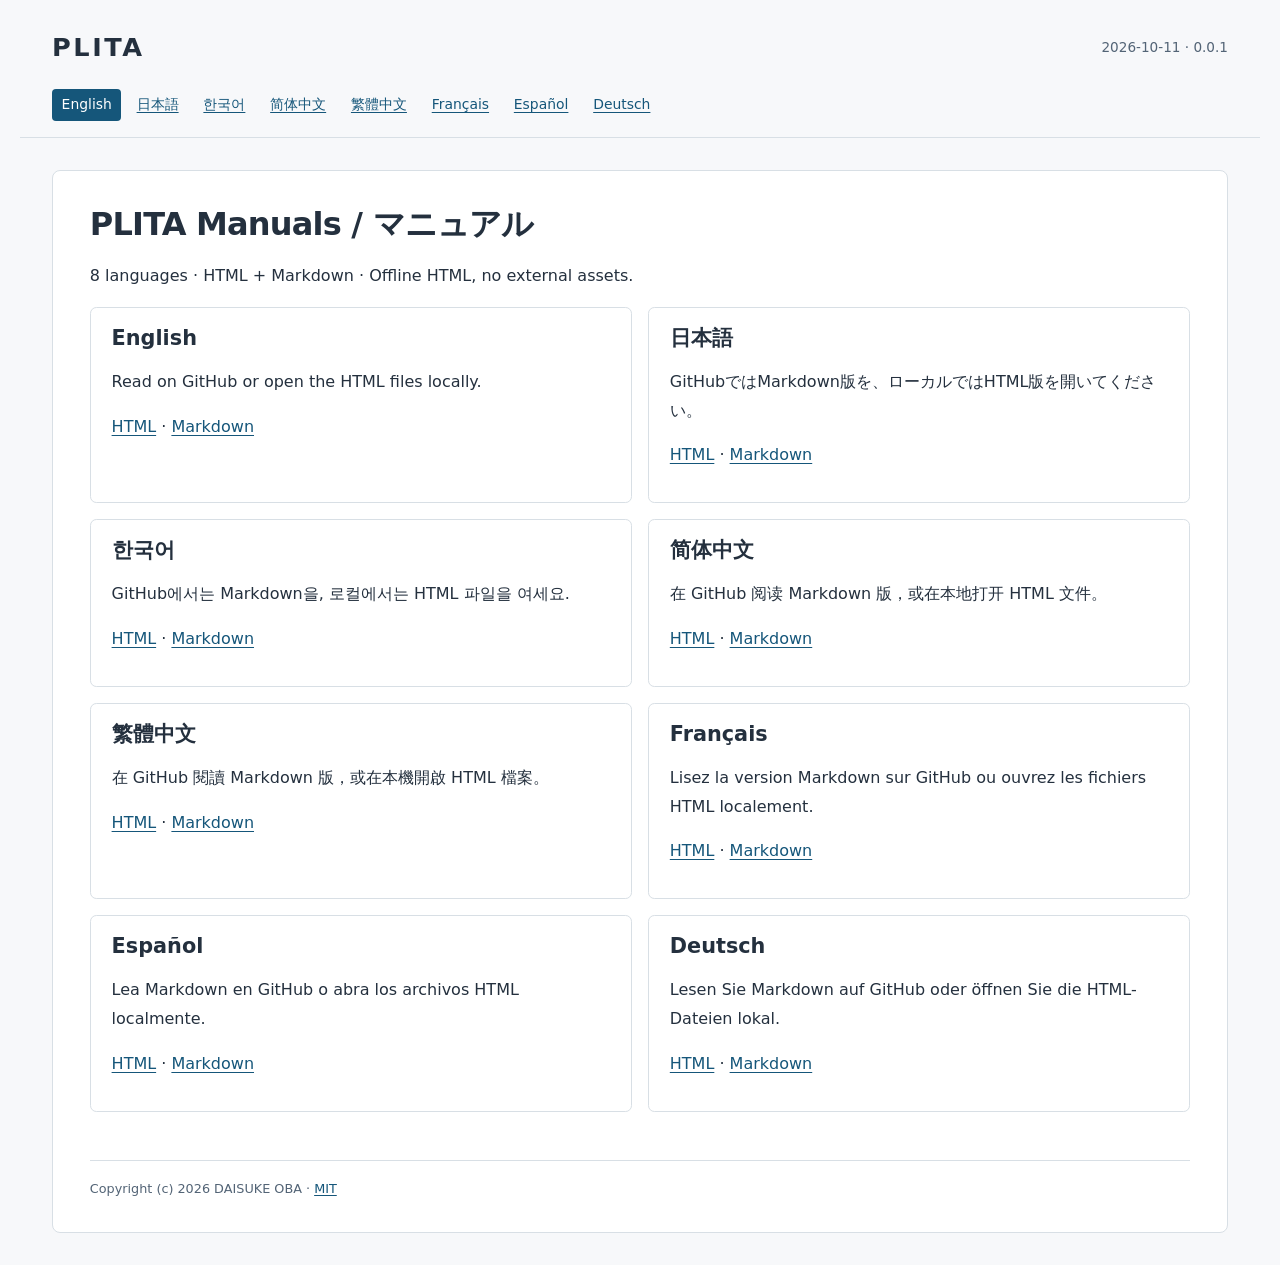
==== docs/manual/index.html @ 2350045e "Publish PLITA with MIT licensing and eight-language manuals" ====
<!doctype html>
<html lang="en">
<head>
<meta charset="utf-8">
<meta name="viewport" content="width=device-width, initial-scale=1">
<meta name="color-scheme" content="light">
<title>PLITA Manuals</title>
<link rel="stylesheet" href="manual.css">
</head>
<body>
<a class="skip" href="#main">Skip to content</a>
<header><a class="brand" href="index.html">PLITA</a><span>2026-10-11 · 0.0.1</span></header>
<nav class="languages" aria-label="Language"><a href="en.html" lang="en" hreflang="en" aria-current="page">English</a> <a href="ja.html" lang="ja" hreflang="ja">日本語</a> <a href="ko.html" lang="ko" hreflang="ko">한국어</a> <a href="zh-CN.html" lang="zh-CN" hreflang="zh-CN">简体中文</a> <a href="zh-TW.html" lang="zh-TW" hreflang="zh-TW">繁體中文</a> <a href="fr.html" lang="fr" hreflang="fr">Français</a> <a href="es.html" lang="es" hreflang="es">Español</a> <a href="de.html" lang="de" hreflang="de">Deutsch</a></nav>
<div class="layout"><main id="main"><h1>PLITA Manuals / マニュアル</h1><p>8 languages · HTML + Markdown · Offline HTML, no external assets.</p><div class="cards"><article><h2 lang="en">English</h2><p lang="en">Read on GitHub or open the HTML files locally.</p><p><a href="en.html">HTML</a> · <a href="en.md">Markdown</a></p></article><article><h2 lang="ja">日本語</h2><p lang="ja">GitHubではMarkdown版を、ローカルではHTML版を開いてください。</p><p><a href="ja.html">HTML</a> · <a href="ja.md">Markdown</a></p></article><article><h2 lang="ko">한국어</h2><p lang="ko">GitHub에서는 Markdown을, 로컬에서는 HTML 파일을 여세요.</p><p><a href="ko.html">HTML</a> · <a href="ko.md">Markdown</a></p></article><article><h2 lang="zh-CN">简体中文</h2><p lang="zh-CN">在 GitHub 阅读 Markdown 版，或在本地打开 HTML 文件。</p><p><a href="zh-CN.html">HTML</a> · <a href="zh-CN.md">Markdown</a></p></article><article><h2 lang="zh-TW">繁體中文</h2><p lang="zh-TW">在 GitHub 閱讀 Markdown 版，或在本機開啟 HTML 檔案。</p><p><a href="zh-TW.html">HTML</a> · <a href="zh-TW.md">Markdown</a></p></article><article><h2 lang="fr">Français</h2><p lang="fr">Lisez la version Markdown sur GitHub ou ouvrez les fichiers HTML localement.</p><p><a href="fr.html">HTML</a> · <a href="fr.md">Markdown</a></p></article><article><h2 lang="es">Español</h2><p lang="es">Lea Markdown en GitHub o abra los archivos HTML localmente.</p><p><a href="es.html">HTML</a> · <a href="es.md">Markdown</a></p></article><article><h2 lang="de">Deutsch</h2><p lang="de">Lesen Sie Markdown auf GitHub oder öffnen Sie die HTML-Dateien lokal.</p><p><a href="de.html">HTML</a> · <a href="de.md">Markdown</a></p></article></div>
<footer>Copyright (c) 2026 DAISUKE OBA · <a href="../../LICENSE">MIT</a></footer>
</main></div>
</body>
</html>
---- docs/manual/manual.css ----
/* Copyright (c) 2026 DAISUKE OBA. MIT License; see ../../LICENSE. */
:root { color-scheme: light; --ink: #24303e; --accent: #15567a; --line: #d8dfe5; }
* { box-sizing: border-box; }
html { scroll-padding-top: 1rem; }
body { margin: 0; color: var(--ink); background: #f7f8fa; font: 16px/1.8 system-ui, sans-serif; }
a { color: var(--accent); text-underline-offset: .18em; }
a:hover { color: #102d42; }
a:focus-visible { outline: 3px solid #b75613; outline-offset: 3px; }
header, .languages, .layout { max-width: 1240px; margin: auto; }
header { display: flex; align-items: center; justify-content: space-between; gap: 1rem; padding: 1.5rem 2rem .7rem; }
.brand { color: var(--ink); font-size: 1.6rem; font-weight: 800; letter-spacing: .1em; text-decoration: none; }
header span { color: #536476; font-size: .85rem; }
.languages { display: flex; flex-wrap: wrap; gap: .35rem; padding: .5rem 2rem 1rem; border-bottom: 1px solid var(--line); }
.languages a { padding: .2rem .6rem; border-radius: .25rem; font-size: .87rem; }
.languages [aria-current] { background: var(--accent); color: white; text-decoration: none; }
.layout { display: grid; grid-template-columns: 230px minmax(0, 1fr); gap: 2rem; padding: 2rem; align-items: start; }
.layout:not(:has(aside)) { display: block; }
aside { position: sticky; top: 1rem; font-size: .82rem; line-height: 1.55; }
aside h2 { margin: 0 0 .7rem; border: 0; padding: 0; font-size: 1rem; }
aside nav a { display: block; padding: .35rem 0; text-decoration: none; }
main { min-width: 0; padding: 2rem 2.3rem; background: white; border: 1px solid var(--line); border-radius: .5rem; }
h1, h2 { line-height: 1.35; overflow-wrap: anywhere; }
h1 { font-size: 2rem; margin: 0 0 1rem; letter-spacing: -.025em; }
main h2 { font-size: 1.3rem; margin-top: 2.5rem; padding-top: 1.2rem; border-top: 1px solid var(--line); }
p, li { overflow-wrap: anywhere; }
li + li { margin-top: .5rem; }
ul { padding-left: 1.4rem; }
code { background: #edf1f4; border-radius: .18rem; padding: .08em .25em; font: .85em/1.55 ui-monospace, Consolas, monospace; overflow-wrap: anywhere; }
pre { max-width: 100%; overflow-x: auto; background: #16232e; color: #ecf5fc; border-radius: .35rem; padding: 1.1rem; font-size: .9rem; line-height: 1.6; }
pre code { background: none; color: inherit; padding: 0; white-space: pre; overflow-wrap: normal; }
footer { margin-top: 3rem; padding-top: 1rem; border-top: 1px solid var(--line); color: #536476; font-size: .8rem; }
.cards { display: grid; grid-template-columns: repeat(2, minmax(0, 1fr)); gap: 1rem; }
.cards article { border: 1px solid var(--line); border-radius: .4rem; padding: 1rem 1.3rem; }
.cards h2 { margin: 0; border: 0; padding: 0; }
.skip { position: absolute; left: -10000px; }
.skip:focus { left: 1rem; top: 1rem; z-index: 2; background: white; padding: .6rem; }
@media (max-width: 800px) {
  header { padding: 1rem; }
  .languages { padding: .4rem .7rem 1rem; }
  .layout { display: block; padding: 1rem; }
  aside { position: static; margin-bottom: 1.5rem; }
  aside nav { display: grid; grid-template-columns: repeat(2, minmax(0, 1fr)); gap: .3rem 1rem; }
  aside h2 { grid-column: 1 / -1; }
  main { padding: 1.3rem; }
  h1 { font-size: 1.6rem; }
  .cards { grid-template-columns: 1fr; }
}
@media print {
  body { background: white; font-size: 10pt; }
  header, .languages, aside, .skip { display: none; }
  .layout { display: block; padding: 0; }
  main { border: 0; padding: 0; }
  pre { white-space: pre-wrap; background: #f4f4f4; color: black; border: 1px solid #ccc; }
  pre code { white-space: pre-wrap; overflow-wrap: anywhere; }
  h2 { break-after: avoid; }
  a { color: inherit; }
}
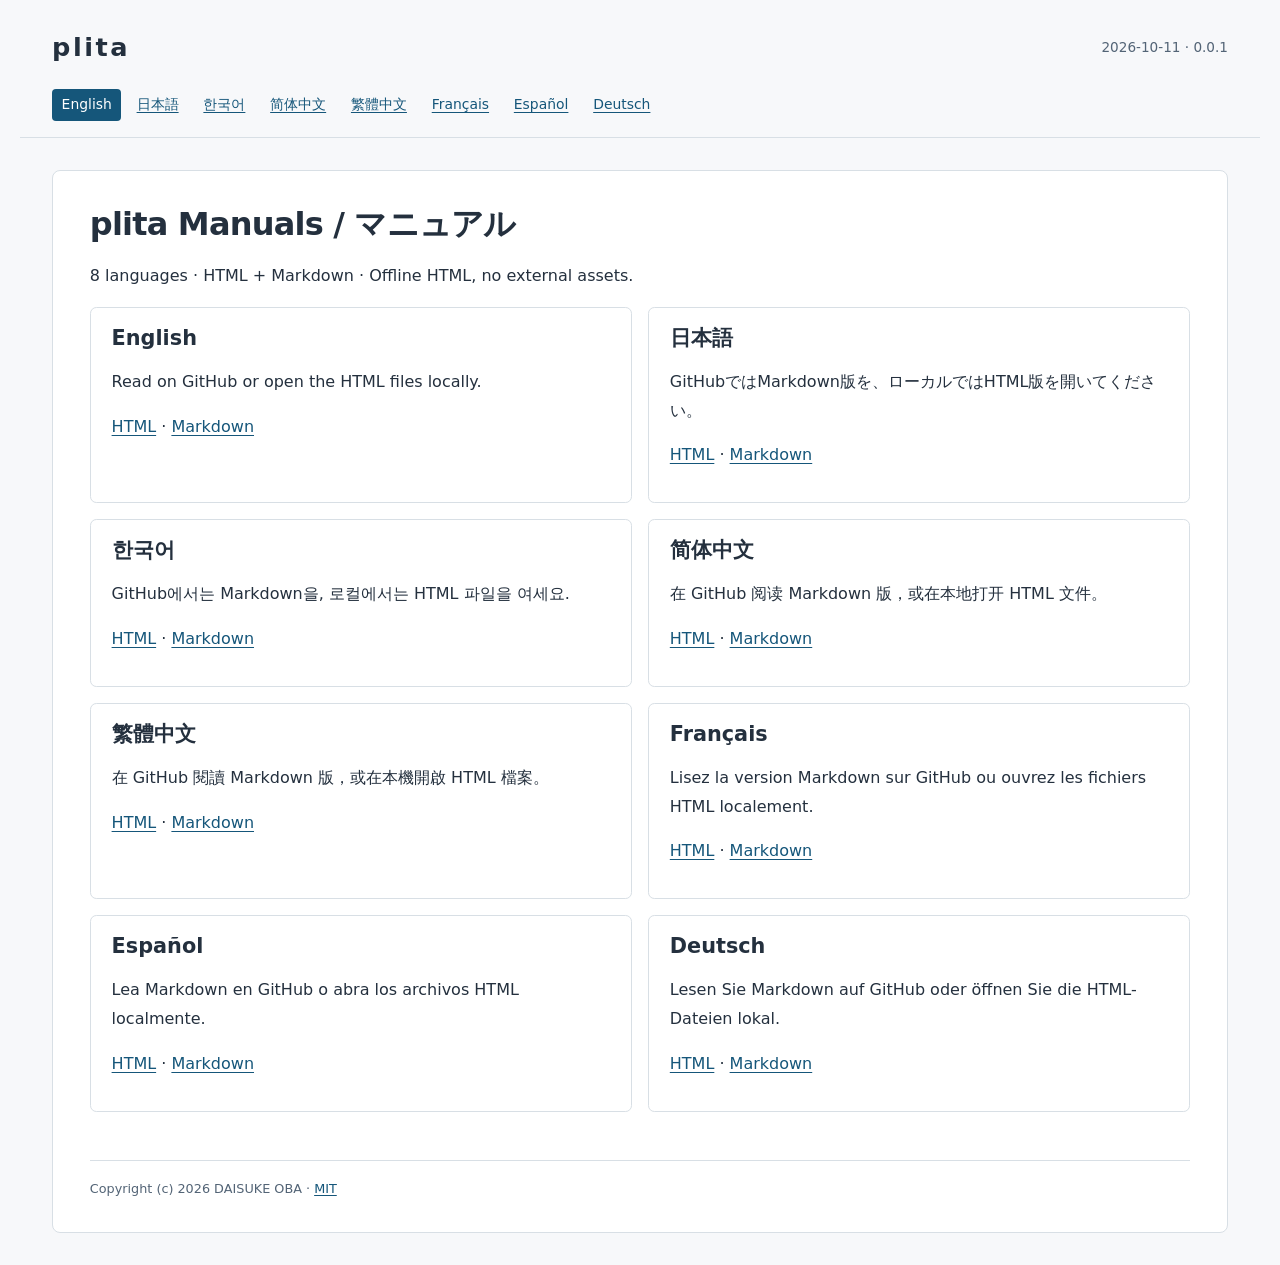
==== commit 0772f25f: "Use lowercase plita product branding" ====
--- a/docs/manual/index.html
+++ b/docs/manual/index.html
@@ -4,14 +4,14 @@
 <meta charset="utf-8">
 <meta name="viewport" content="width=device-width, initial-scale=1">
 <meta name="color-scheme" content="light">
-<title>PLITA Manuals</title>
+<title>plita Manuals</title>
 <link rel="stylesheet" href="manual.css">
 </head>
 <body>
 <a class="skip" href="#main">Skip to content</a>
-<header><a class="brand" href="index.html">PLITA</a><span>2026-10-11 · 0.0.1</span></header>
+<header><a class="brand" href="index.html">plita</a><span>2026-10-11 · 0.0.1</span></header>
 <nav class="languages" aria-label="Language"><a href="en.html" lang="en" hreflang="en" aria-current="page">English</a> <a href="ja.html" lang="ja" hreflang="ja">日本語</a> <a href="ko.html" lang="ko" hreflang="ko">한국어</a> <a href="zh-CN.html" lang="zh-CN" hreflang="zh-CN">简体中文</a> <a href="zh-TW.html" lang="zh-TW" hreflang="zh-TW">繁體中文</a> <a href="fr.html" lang="fr" hreflang="fr">Français</a> <a href="es.html" lang="es" hreflang="es">Español</a> <a href="de.html" lang="de" hreflang="de">Deutsch</a></nav>
-<div class="layout"><main id="main"><h1>PLITA Manuals / マニュアル</h1><p>8 languages · HTML + Markdown · Offline HTML, no external assets.</p><div class="cards"><article><h2 lang="en">English</h2><p lang="en">Read on GitHub or open the HTML files locally.</p><p><a href="en.html">HTML</a> · <a href="en.md">Markdown</a></p></article><article><h2 lang="ja">日本語</h2><p lang="ja">GitHubではMarkdown版を、ローカルではHTML版を開いてください。</p><p><a href="ja.html">HTML</a> · <a href="ja.md">Markdown</a></p></article><article><h2 lang="ko">한국어</h2><p lang="ko">GitHub에서는 Markdown을, 로컬에서는 HTML 파일을 여세요.</p><p><a href="ko.html">HTML</a> · <a href="ko.md">Markdown</a></p></article><article><h2 lang="zh-CN">简体中文</h2><p lang="zh-CN">在 GitHub 阅读 Markdown 版，或在本地打开 HTML 文件。</p><p><a href="zh-CN.html">HTML</a> · <a href="zh-CN.md">Markdown</a></p></article><article><h2 lang="zh-TW">繁體中文</h2><p lang="zh-TW">在 GitHub 閱讀 Markdown 版，或在本機開啟 HTML 檔案。</p><p><a href="zh-TW.html">HTML</a> · <a href="zh-TW.md">Markdown</a></p></article><article><h2 lang="fr">Français</h2><p lang="fr">Lisez la version Markdown sur GitHub ou ouvrez les fichiers HTML localement.</p><p><a href="fr.html">HTML</a> · <a href="fr.md">Markdown</a></p></article><article><h2 lang="es">Español</h2><p lang="es">Lea Markdown en GitHub o abra los archivos HTML localmente.</p><p><a href="es.html">HTML</a> · <a href="es.md">Markdown</a></p></article><article><h2 lang="de">Deutsch</h2><p lang="de">Lesen Sie Markdown auf GitHub oder öffnen Sie die HTML-Dateien lokal.</p><p><a href="de.html">HTML</a> · <a href="de.md">Markdown</a></p></article></div>
+<div class="layout"><main id="main"><h1>plita Manuals / マニュアル</h1><p>8 languages · HTML + Markdown · Offline HTML, no external assets.</p><div class="cards"><article><h2 lang="en">English</h2><p lang="en">Read on GitHub or open the HTML files locally.</p><p><a href="en.html">HTML</a> · <a href="en.md">Markdown</a></p></article><article><h2 lang="ja">日本語</h2><p lang="ja">GitHubではMarkdown版を、ローカルではHTML版を開いてください。</p><p><a href="ja.html">HTML</a> · <a href="ja.md">Markdown</a></p></article><article><h2 lang="ko">한국어</h2><p lang="ko">GitHub에서는 Markdown을, 로컬에서는 HTML 파일을 여세요.</p><p><a href="ko.html">HTML</a> · <a href="ko.md">Markdown</a></p></article><article><h2 lang="zh-CN">简体中文</h2><p lang="zh-CN">在 GitHub 阅读 Markdown 版，或在本地打开 HTML 文件。</p><p><a href="zh-CN.html">HTML</a> · <a href="zh-CN.md">Markdown</a></p></article><article><h2 lang="zh-TW">繁體中文</h2><p lang="zh-TW">在 GitHub 閱讀 Markdown 版，或在本機開啟 HTML 檔案。</p><p><a href="zh-TW.html">HTML</a> · <a href="zh-TW.md">Markdown</a></p></article><article><h2 lang="fr">Français</h2><p lang="fr">Lisez la version Markdown sur GitHub ou ouvrez les fichiers HTML localement.</p><p><a href="fr.html">HTML</a> · <a href="fr.md">Markdown</a></p></article><article><h2 lang="es">Español</h2><p lang="es">Lea Markdown en GitHub o abra los archivos HTML localmente.</p><p><a href="es.html">HTML</a> · <a href="es.md">Markdown</a></p></article><article><h2 lang="de">Deutsch</h2><p lang="de">Lesen Sie Markdown auf GitHub oder öffnen Sie die HTML-Dateien lokal.</p><p><a href="de.html">HTML</a> · <a href="de.md">Markdown</a></p></article></div>
 <footer>Copyright (c) 2026 DAISUKE OBA · <a href="../../LICENSE">MIT</a></footer>
 </main></div>
 </body>
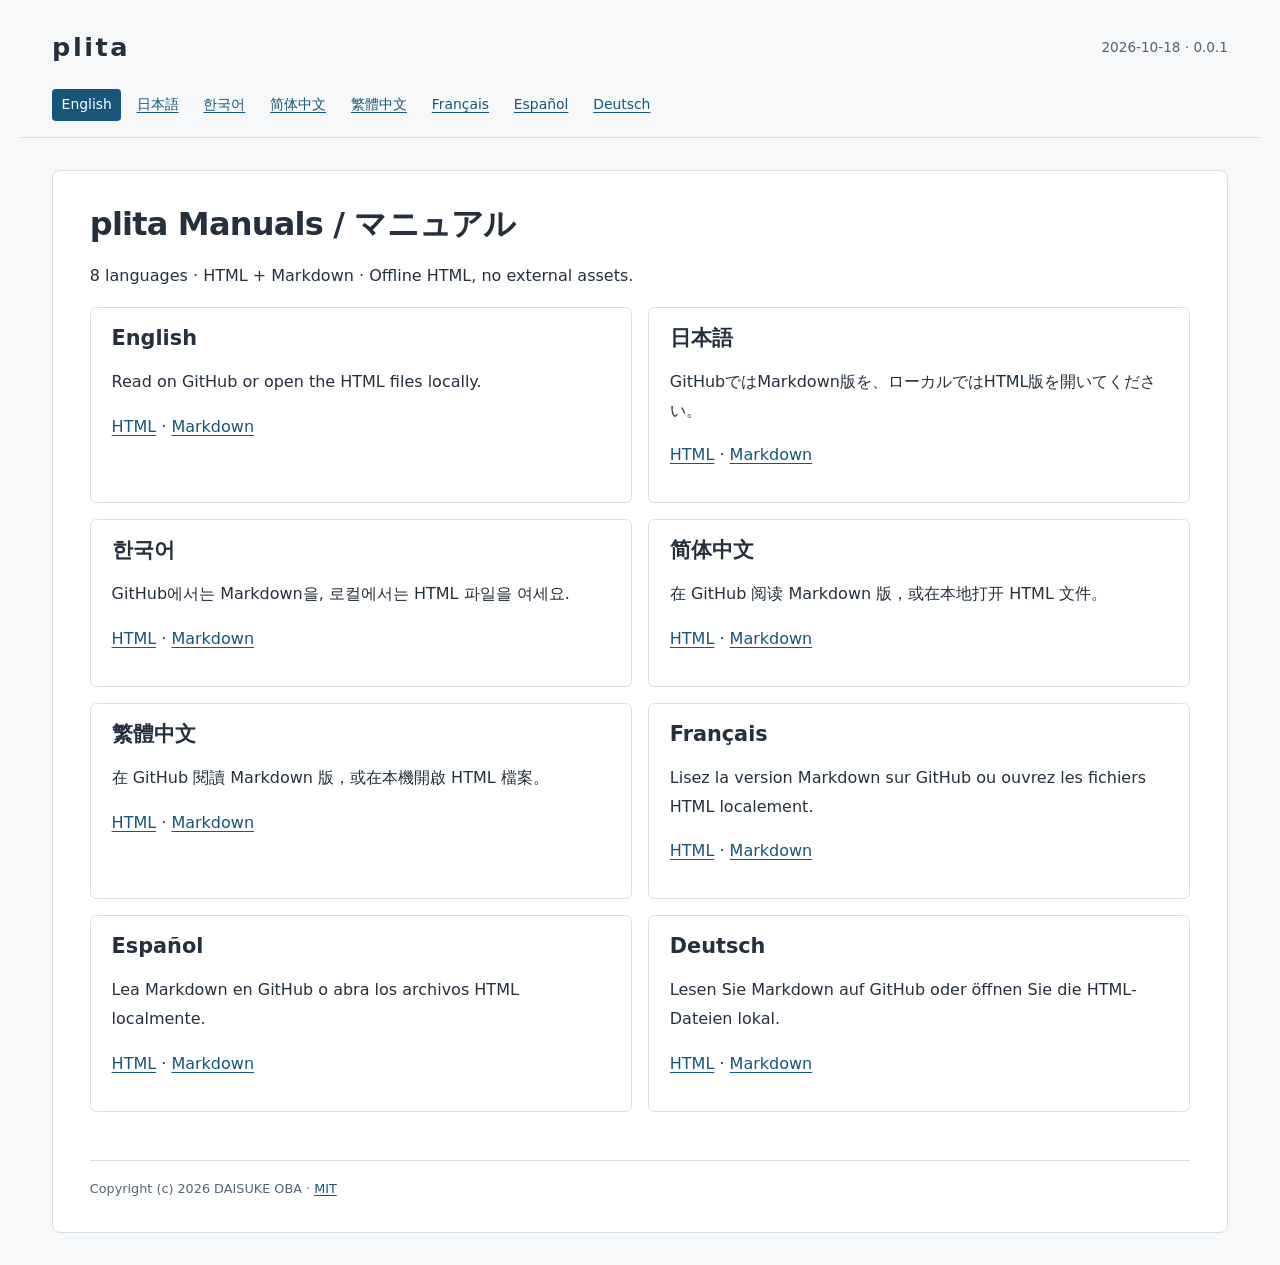
==== commit 66901246: "Sync renderer and window updates with eight-language manuals" ====
--- a/docs/manual/index.html
+++ b/docs/manual/index.html
@@ -9,7 +9,7 @@
 </head>
 <body>
 <a class="skip" href="#main">Skip to content</a>
-<header><a class="brand" href="index.html">plita</a><span>2026-10-11 · 0.0.1</span></header>
+<header><a class="brand" href="index.html">plita</a><span>2026-10-18 · 0.0.1</span></header>
 <nav class="languages" aria-label="Language"><a href="en.html" lang="en" hreflang="en" aria-current="page">English</a> <a href="ja.html" lang="ja" hreflang="ja">日本語</a> <a href="ko.html" lang="ko" hreflang="ko">한국어</a> <a href="zh-CN.html" lang="zh-CN" hreflang="zh-CN">简体中文</a> <a href="zh-TW.html" lang="zh-TW" hreflang="zh-TW">繁體中文</a> <a href="fr.html" lang="fr" hreflang="fr">Français</a> <a href="es.html" lang="es" hreflang="es">Español</a> <a href="de.html" lang="de" hreflang="de">Deutsch</a></nav>
 <div class="layout"><main id="main"><h1>plita Manuals / マニュアル</h1><p>8 languages · HTML + Markdown · Offline HTML, no external assets.</p><div class="cards"><article><h2 lang="en">English</h2><p lang="en">Read on GitHub or open the HTML files locally.</p><p><a href="en.html">HTML</a> · <a href="en.md">Markdown</a></p></article><article><h2 lang="ja">日本語</h2><p lang="ja">GitHubではMarkdown版を、ローカルではHTML版を開いてください。</p><p><a href="ja.html">HTML</a> · <a href="ja.md">Markdown</a></p></article><article><h2 lang="ko">한국어</h2><p lang="ko">GitHub에서는 Markdown을, 로컬에서는 HTML 파일을 여세요.</p><p><a href="ko.html">HTML</a> · <a href="ko.md">Markdown</a></p></article><article><h2 lang="zh-CN">简体中文</h2><p lang="zh-CN">在 GitHub 阅读 Markdown 版，或在本地打开 HTML 文件。</p><p><a href="zh-CN.html">HTML</a> · <a href="zh-CN.md">Markdown</a></p></article><article><h2 lang="zh-TW">繁體中文</h2><p lang="zh-TW">在 GitHub 閱讀 Markdown 版，或在本機開啟 HTML 檔案。</p><p><a href="zh-TW.html">HTML</a> · <a href="zh-TW.md">Markdown</a></p></article><article><h2 lang="fr">Français</h2><p lang="fr">Lisez la version Markdown sur GitHub ou ouvrez les fichiers HTML localement.</p><p><a href="fr.html">HTML</a> · <a href="fr.md">Markdown</a></p></article><article><h2 lang="es">Español</h2><p lang="es">Lea Markdown en GitHub o abra los archivos HTML localmente.</p><p><a href="es.html">HTML</a> · <a href="es.md">Markdown</a></p></article><article><h2 lang="de">Deutsch</h2><p lang="de">Lesen Sie Markdown auf GitHub oder öffnen Sie die HTML-Dateien lokal.</p><p><a href="de.html">HTML</a> · <a href="de.md">Markdown</a></p></article></div>
 <footer>Copyright (c) 2026 DAISUKE OBA · <a href="../../LICENSE">MIT</a></footer>
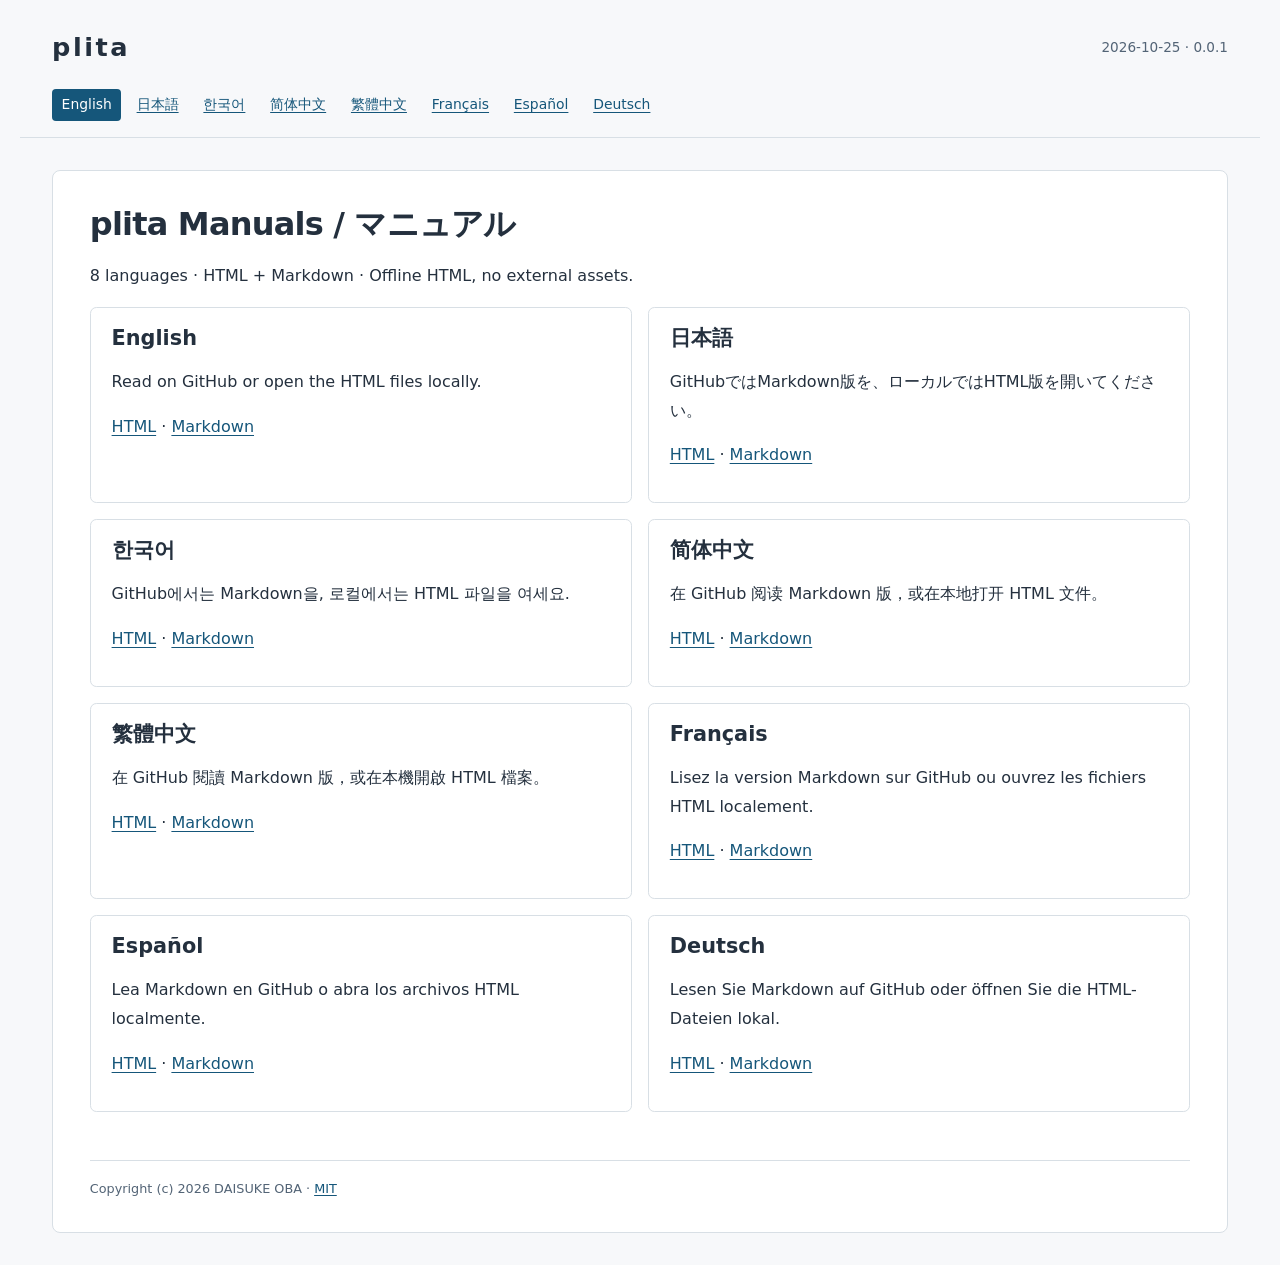
==== commit a5866163: "Add shared menu buttons and input APIs; refresh all manuals Provide geometric dropdown indicators wi" ====
--- a/docs/manual/index.html
+++ b/docs/manual/index.html
@@ -9,7 +9,7 @@
 </head>
 <body>
 <a class="skip" href="#main">Skip to content</a>
-<header><a class="brand" href="index.html">plita</a><span>2026-10-18 · 0.0.1</span></header>
+<header><a class="brand" href="index.html">plita</a><span>2026-10-25 · 0.0.1</span></header>
 <nav class="languages" aria-label="Language"><a href="en.html" lang="en" hreflang="en" aria-current="page">English</a> <a href="ja.html" lang="ja" hreflang="ja">日本語</a> <a href="ko.html" lang="ko" hreflang="ko">한국어</a> <a href="zh-CN.html" lang="zh-CN" hreflang="zh-CN">简体中文</a> <a href="zh-TW.html" lang="zh-TW" hreflang="zh-TW">繁體中文</a> <a href="fr.html" lang="fr" hreflang="fr">Français</a> <a href="es.html" lang="es" hreflang="es">Español</a> <a href="de.html" lang="de" hreflang="de">Deutsch</a></nav>
 <div class="layout"><main id="main"><h1>plita Manuals / マニュアル</h1><p>8 languages · HTML + Markdown · Offline HTML, no external assets.</p><div class="cards"><article><h2 lang="en">English</h2><p lang="en">Read on GitHub or open the HTML files locally.</p><p><a href="en.html">HTML</a> · <a href="en.md">Markdown</a></p></article><article><h2 lang="ja">日本語</h2><p lang="ja">GitHubではMarkdown版を、ローカルではHTML版を開いてください。</p><p><a href="ja.html">HTML</a> · <a href="ja.md">Markdown</a></p></article><article><h2 lang="ko">한국어</h2><p lang="ko">GitHub에서는 Markdown을, 로컬에서는 HTML 파일을 여세요.</p><p><a href="ko.html">HTML</a> · <a href="ko.md">Markdown</a></p></article><article><h2 lang="zh-CN">简体中文</h2><p lang="zh-CN">在 GitHub 阅读 Markdown 版，或在本地打开 HTML 文件。</p><p><a href="zh-CN.html">HTML</a> · <a href="zh-CN.md">Markdown</a></p></article><article><h2 lang="zh-TW">繁體中文</h2><p lang="zh-TW">在 GitHub 閱讀 Markdown 版，或在本機開啟 HTML 檔案。</p><p><a href="zh-TW.html">HTML</a> · <a href="zh-TW.md">Markdown</a></p></article><article><h2 lang="fr">Français</h2><p lang="fr">Lisez la version Markdown sur GitHub ou ouvrez les fichiers HTML localement.</p><p><a href="fr.html">HTML</a> · <a href="fr.md">Markdown</a></p></article><article><h2 lang="es">Español</h2><p lang="es">Lea Markdown en GitHub o abra los archivos HTML localmente.</p><p><a href="es.html">HTML</a> · <a href="es.md">Markdown</a></p></article><article><h2 lang="de">Deutsch</h2><p lang="de">Lesen Sie Markdown auf GitHub oder öffnen Sie die HTML-Dateien lokal.</p><p><a href="de.html">HTML</a> · <a href="de.md">Markdown</a></p></article></div>
 <footer>Copyright (c) 2026 DAISUKE OBA · <a href="../../LICENSE">MIT</a></footer>
